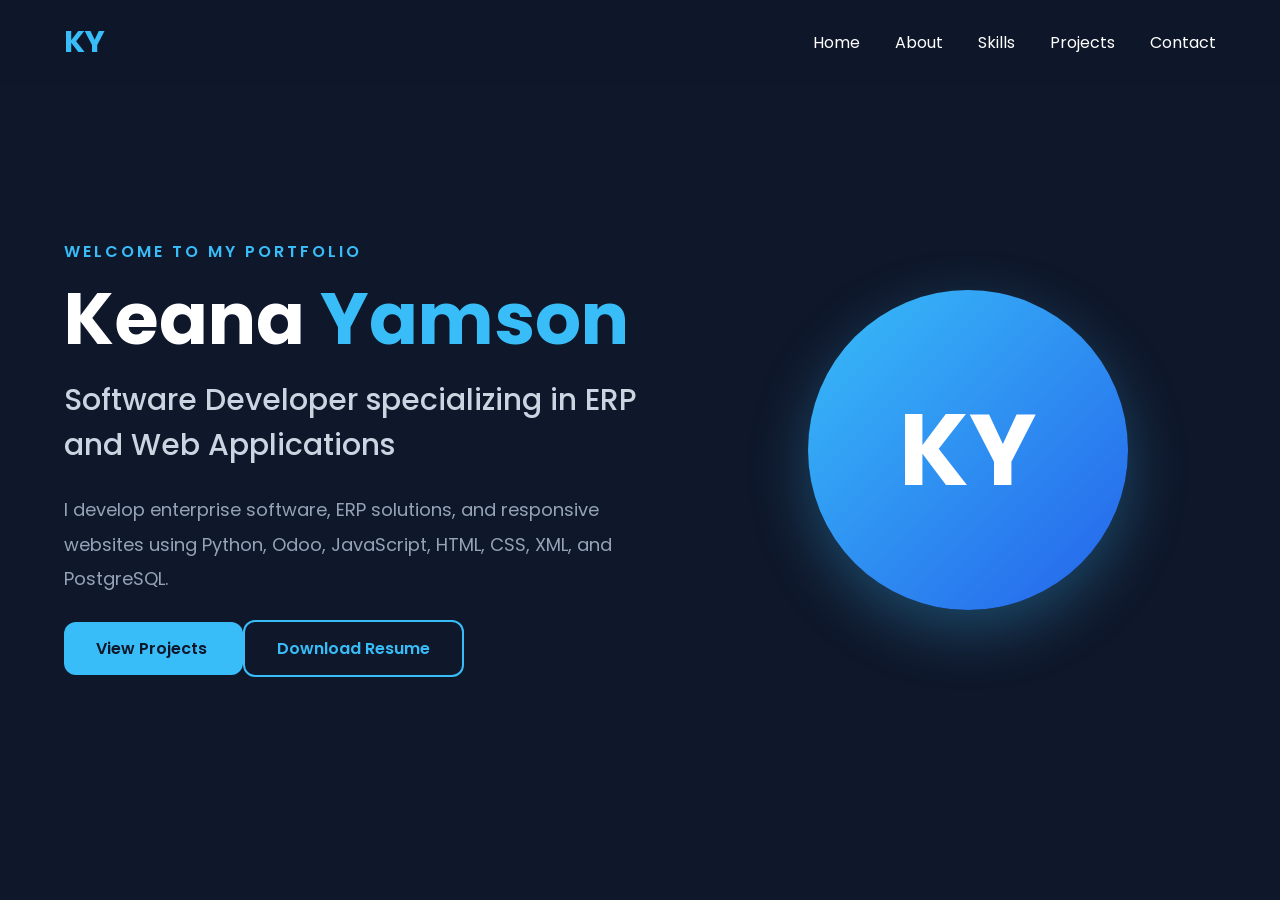
==== index.html @ 3f05b0c3 "Initial portfolio setup with hero section" ====
<!DOCTYPE html>
<html lang="en">
<head>
    <meta charset="UTF-8">
    <meta name="viewport" content="width=device-width, initial-scale=1.0">
    <title>Keana Yamson | Portfolio</title>

    <link rel="stylesheet" href="css/style.css">

    <!-- Google Font -->
    <link rel="preconnect" href="https://fonts.googleapis.com">
    <link rel="preconnect" href="https://fonts.gstatic.com" crossorigin>
    <link href="https://fonts.googleapis.com/css2?family=Poppins:wght@300;400;500;600;700&display=swap" rel="stylesheet">
</head>
<body>

    <header>
        <nav>
            <h2>KY</h2>

            <ul>
                <li><a href="#">Home</a></li>
                <li><a href="#">About</a></li>
                <li><a href="#">Skills</a></li>
                <li><a href="#">Projects</a></li>
                <li><a href="#">Contact</a></li>
            </ul>
        </nav>
    </header>

    <section class="hero">

        <div class="hero-content">

            <div class="hero-text">

                <p class="intro">WELCOME TO MY PORTFOLIO</p>

                <h1>
                    Keana <span>Yamson</span>
                </h1>

                <h2>
                    Software Developer specializing in ERP and Web Applications
                </h2>

                <p class="description">
                    I develop enterprise software, ERP solutions, and responsive
                    websites using Python, Odoo, JavaScript, HTML, CSS, XML,
                    and PostgreSQL.
                </p>

                <div class="buttons">

                    <a href="#projects" class="btn-primary">
                        View Projects
                    </a>

                    <a href="assets/resume.pdf"
                    class="btn-secondary"
                    target="_blank">
                        Download Resume
                    </a>

                </div>

            </div>

            <div class="hero-image">

                <div class="profile-circle">
                    KY
                </div>

            </div>

        </div>

    </section>

<script src="js/script.js"></script>

</body>
</html>
---- css/style.css ----
/* ==========================
   RESET
========================== */

*{
    margin:0;
    padding:0;
    box-sizing:border-box;
}

html{
    scroll-behavior:smooth;
}

body{
    font-family:'Poppins',sans-serif;
    background:#0F172A;
    color:white;
}

/* ==========================
   NAVIGATION
========================== */

header{
    position:fixed;
    width:100%;
    top:0;
    left:0;
    background:rgba(15,23,42,.75);
    backdrop-filter:blur(12px);
    z-index:1000;
}

nav{
    width:90%;
    max-width:1200px;
    margin:auto;

    display:flex;
    justify-content:space-between;
    align-items:center;

    padding:20px 0;
}

nav h2{
    color:#38BDF8;
    font-size:30px;
    font-weight:700;
}

nav ul{
    display:flex;
    gap:35px;
    list-style:none;
}

nav a{
    color:white;
    text-decoration:none;
    transition:.3s;
}

nav a:hover{
    color:#38BDF8;
}

/* ==========================
   HERO
========================== */

.hero{
    min-height:100vh;
    display:flex;
    align-items:center;
    width:90%;
    max-width:1200px;
    margin:auto;
}

.hero-content{
    width:100%;
    display:grid;
    grid-template-columns:1.2fr 1fr;
    align-items:center;
    gap:60px;
}

.intro{
    color:#38BDF8;
    font-weight:600;
    letter-spacing:3px;
    margin-bottom:15px;
}

.hero h1{
    font-size:72px;
    line-height:1.1;
    margin-bottom:20px;
}

.hero h1 span{
    color:#38BDF8;
}

.hero h2{
    font-size:30px;
    color:#CBD5E1;
    margin-bottom:25px;
    font-weight:500;
}

.description{
    font-size:18px;
    line-height:1.9;
    color:#94A3B8;
    margin-bottom:40px;
}

.hero-image{
    display:flex;
    justify-content:center;
    align-items:center;
}

.profile-circle{
    width:320px;
    height:320px;
    border-radius:50%;
    background:linear-gradient(135deg,#38BDF8,#2563EB);
    display:flex;
    justify-content:center;
    align-items:center;
    font-size:100px;
    font-weight:700;
    color:white;
    box-shadow:0 20px 60px rgba(56,189,248,.30);
}

.btn-primary{
    background:#38BDF8;
    color:#0F172A;
}

.btn-secondary{
    border:2px solid #38BDF8;
    color:#38BDF8;
}

.buttons a{
    text-decoration:none;
    padding:15px 32px;
    border-radius:12px;
    font-weight:600;
    transition:.3s;
}

.buttons a:hover{
    transform:translateY(-5px);
}

/* ==========================
   MOBILE
========================== */

@media (max-width:900px){

.hero-content{
    grid-template-columns:1fr;
    text-align:center;
}

.hero-image{
    order:-1;
}

.profile-circle{
    width:220px;
    height:220px;
    font-size:70px;
}

.hero h1{
    font-size:48px;
}

.hero h2{
    font-size:24px;
}

.buttons{
    justify-content:center;
    flex-wrap:wrap;
}

nav{
    flex-direction:column;
    gap:20px;
}

nav ul{
    flex-wrap:wrap;
    justify-content:center;
}

}
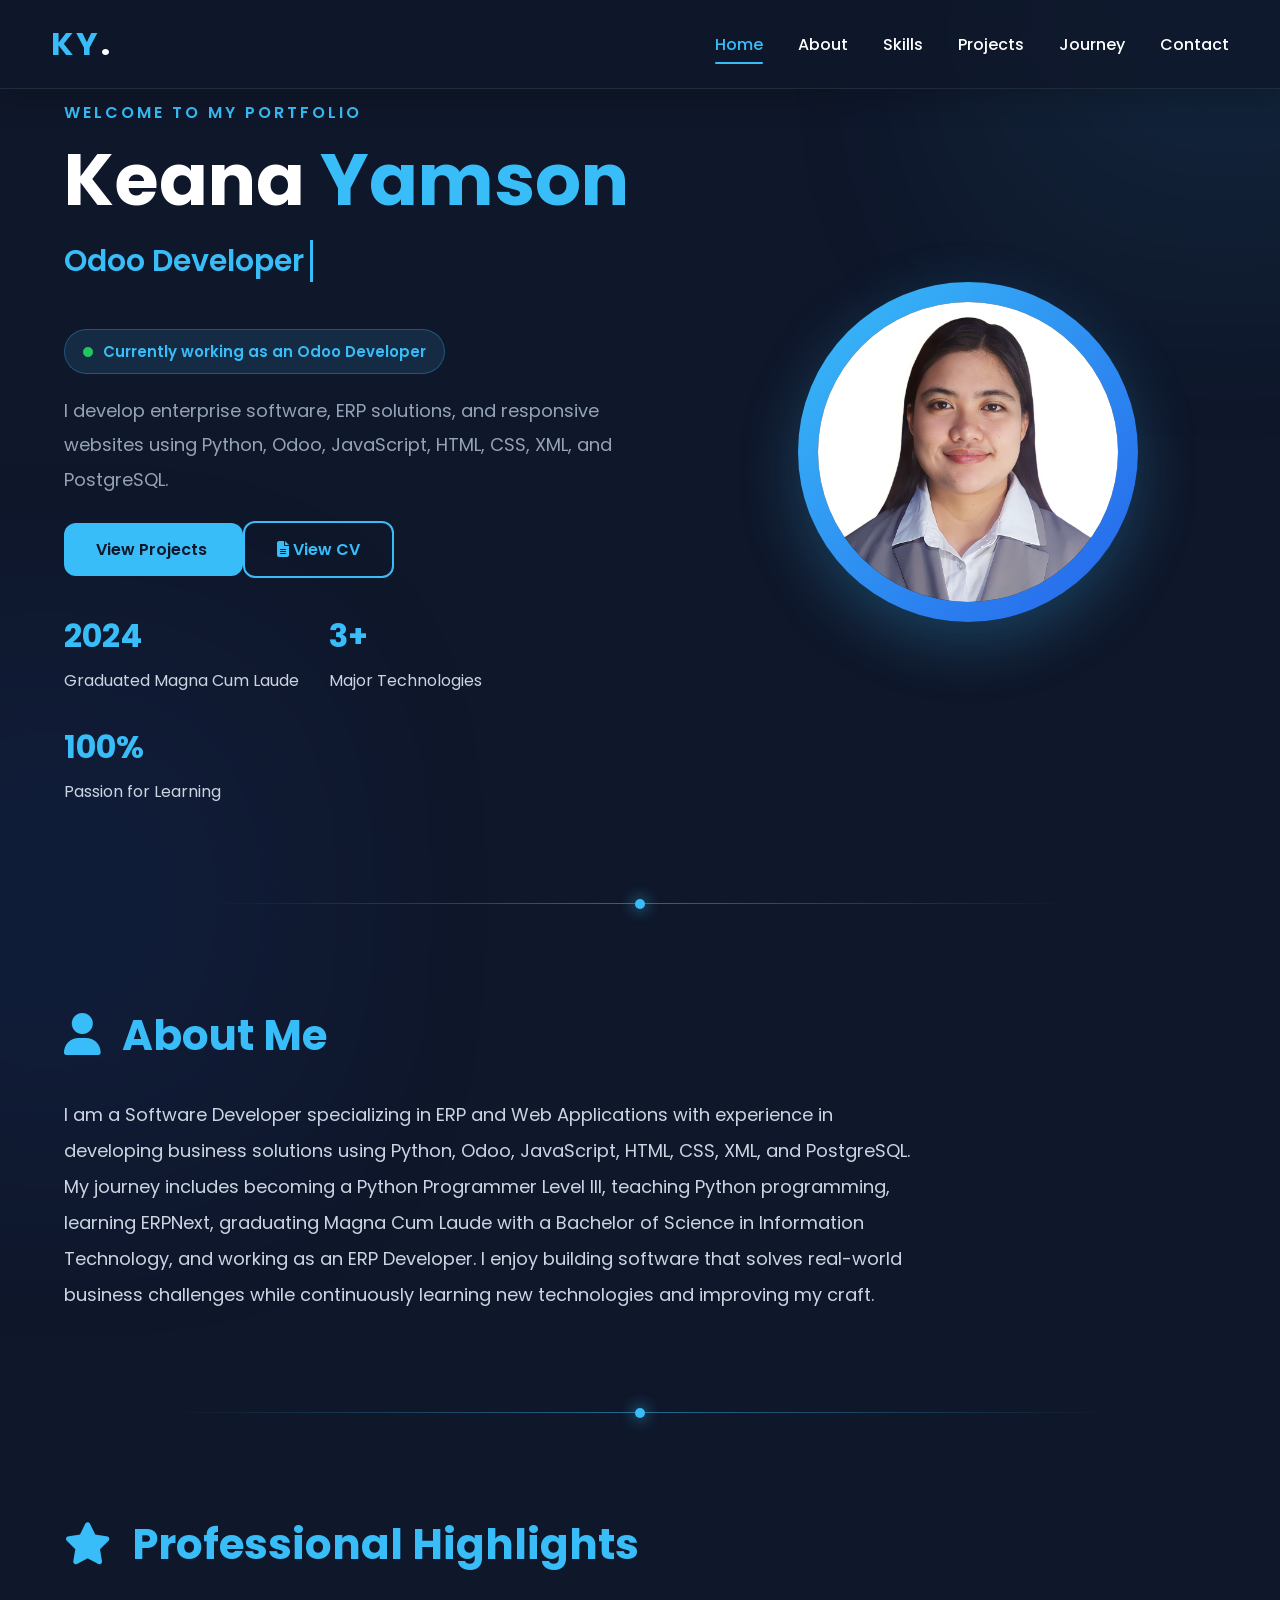
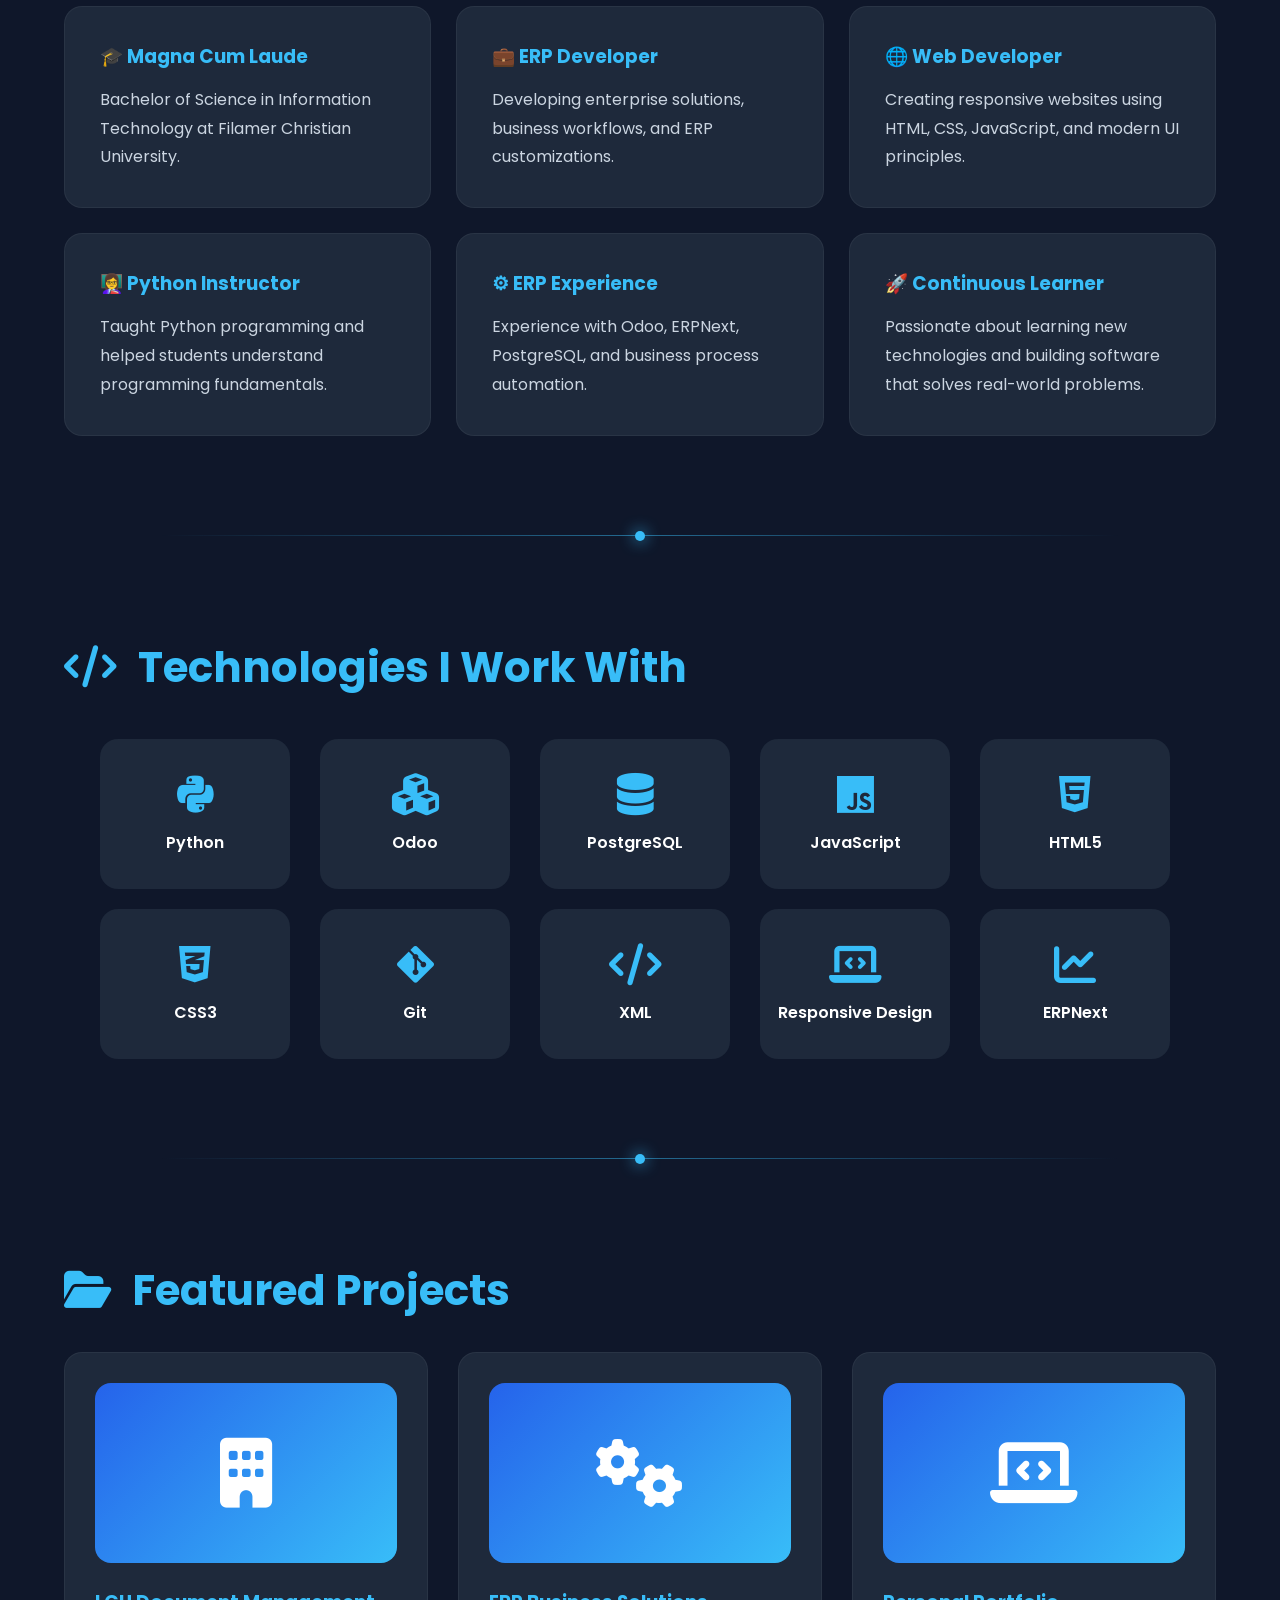
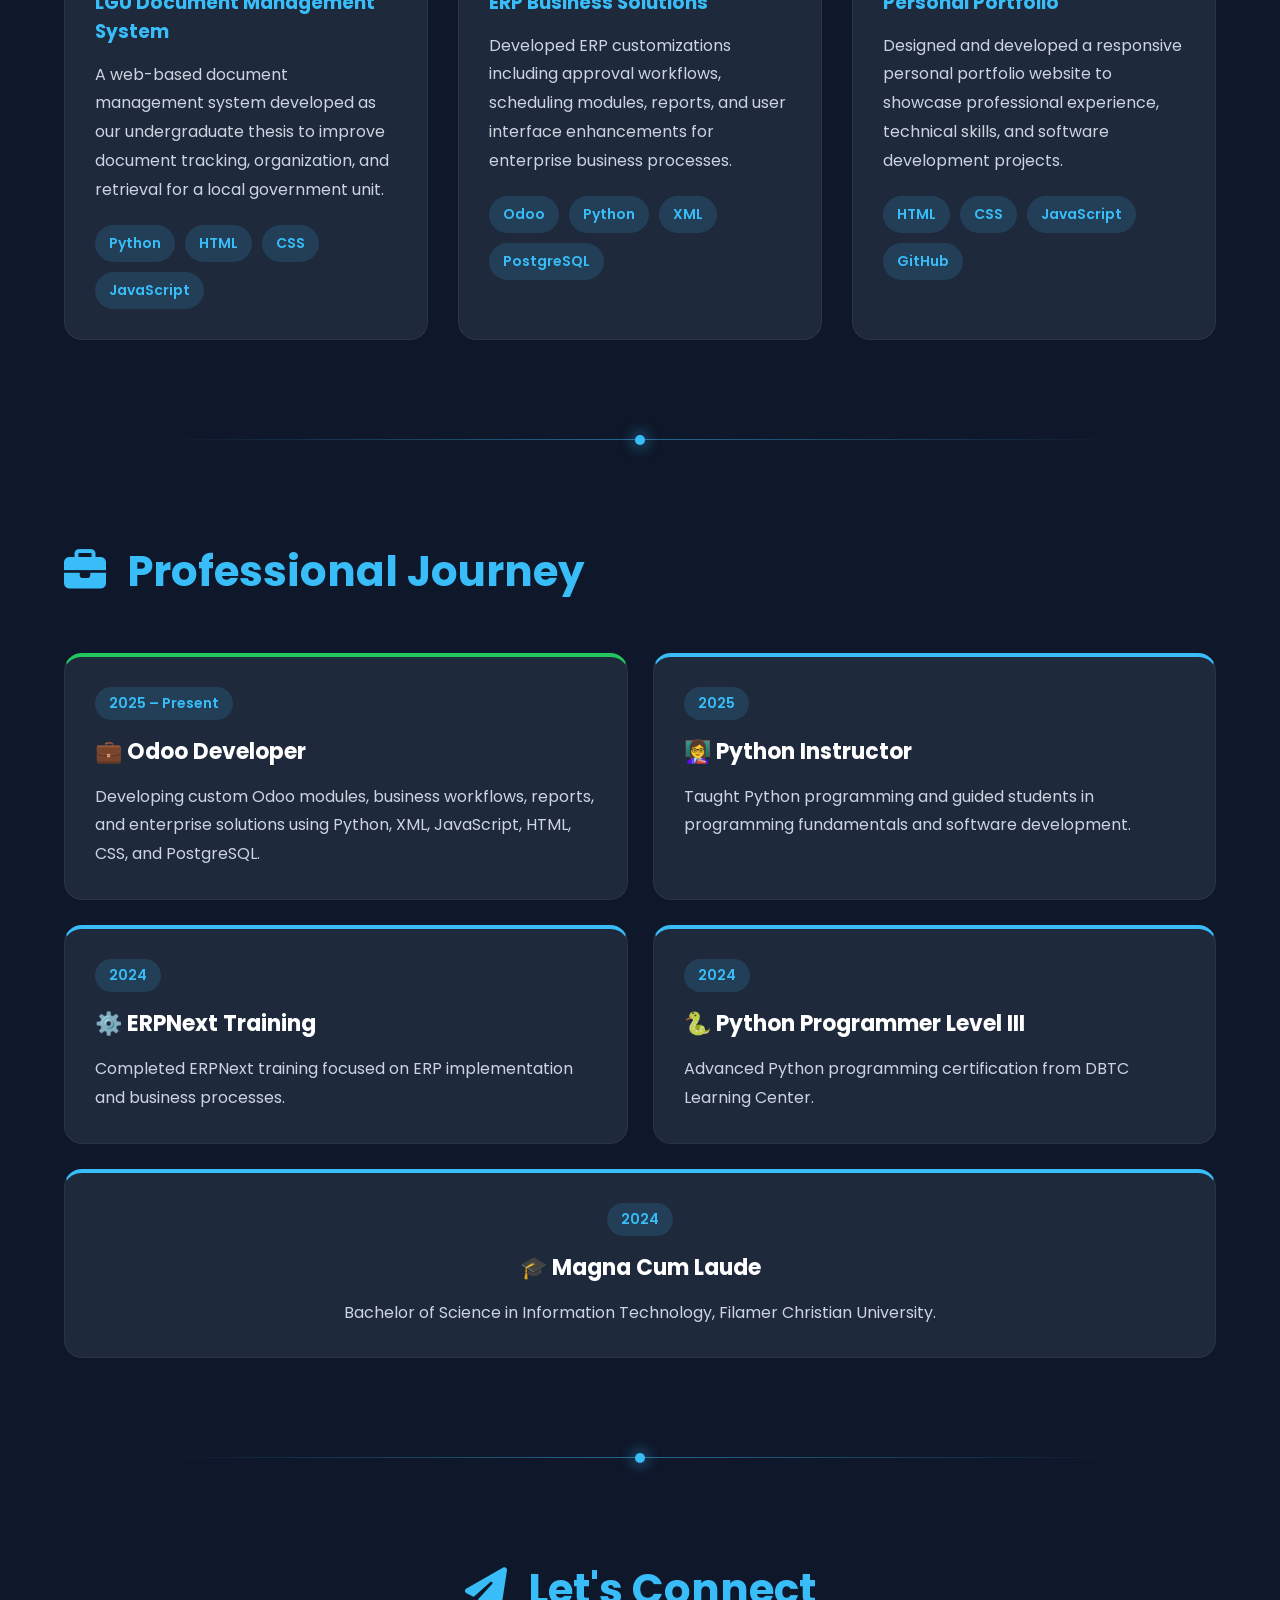
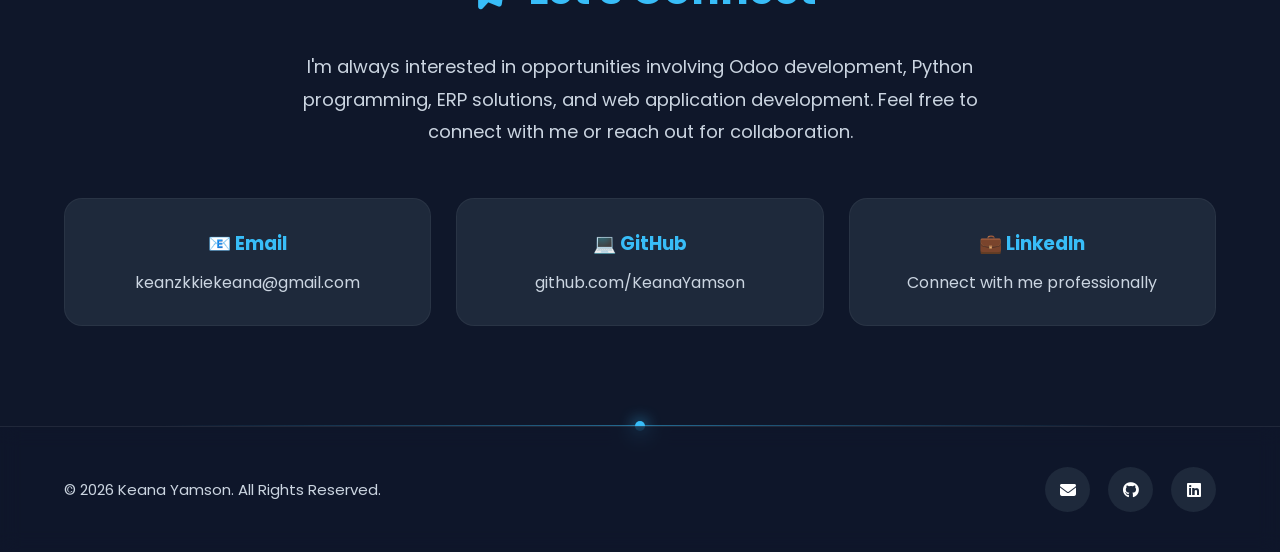
==== commit 51f69983: "Initial portfolio website" ====
--- a/index.html
+++ b/index.html
@@ -1,9 +1,15 @@
 <!DOCTYPE html>
+
 <html lang="en">
 <head>
     <meta charset="UTF-8">
     <meta name="viewport" content="width=device-width, initial-scale=1.0">
     <title>Keana Yamson | Portfolio</title>
+    <meta name="description" content="Portfolio of Keana Yamson, Odoo Developer specializing in ERP solutions, Python development, and web applications.">
+
+    <meta name="keywords" content="Odoo Developer, Python Developer, ERP Developer, Portfolio, HTML, CSS, JavaScript, PostgreSQL">
+
+    <meta name="author" content="Keana Yamson">
 
     <link rel="stylesheet" href="css/style.css">
 
@@ -11,24 +17,31 @@
     <link rel="preconnect" href="https://fonts.googleapis.com">
     <link rel="preconnect" href="https://fonts.gstatic.com" crossorigin>
     <link href="https://fonts.googleapis.com/css2?family=Poppins:wght@300;400;500;600;700&display=swap" rel="stylesheet">
+    <link rel="stylesheet"
+        href="https://cdnjs.cloudflare.com/ajax/libs/font-awesome/6.7.2/css/all.min.css">
 </head>
 <body>
 
+    <div class="scroll-progress"></div>
+
     <header>
         <nav>
-            <h2>KY</h2>
+            <h2 class="logo">
+                KY<span>.</span>
+            </h2>
 
             <ul>
-                <li><a href="#">Home</a></li>
-                <li><a href="#">About</a></li>
-                <li><a href="#">Skills</a></li>
-                <li><a href="#">Projects</a></li>
-                <li><a href="#">Contact</a></li>
+                <li><a href="#home">Home</a></li>
+                <li><a href="#about">About</a></li>
+                <li><a href="#skills">Skills</a></li>
+                <li><a href="#projects">Projects</a></li>
+                <li><a href="#experience">Journey</a></li>
+                <li><a href="#contact">Contact</a></li>
             </ul>
         </nav>
     </header>
 
-    <section class="hero">
+    <section id="home" class="hero">
 
         <div class="hero-content">
 
@@ -41,8 +54,13 @@
                 </h1>
 
                 <h2>
-                    Software Developer specializing in ERP and Web Applications
+                    <span class="typing"></span>
                 </h2>
+
+                <div class="status-badge">
+                    <i class="fas fa-circle"></i>
+                    Currently working as an Odoo Developer
+                </div>
 
                 <p class="description">
                     I develop enterprise software, ERP solutions, and responsive
@@ -56,29 +74,414 @@
                         View Projects
                     </a>
 
-                    <a href="assets/resume.pdf"
+                    <a href="assets/YAMSON_Keana_CV.pdf"
                     class="btn-secondary"
-                    target="_blank">
-                        Download Resume
+                    target="_blank"
+                    rel="noopener">
+                        <i class="fas fa-file-lines"></i>
+                        View CV
                     </a>
 
                 </div>
 
+                <div class="hero-stats">
+
+                    <div class="stat">
+                        <h3>2024</h3>
+                        <p>Graduated Magna Cum Laude</p>
+                    </div>
+
+                    <div class="stat">
+                        <h3>3+</h3>
+                        <p>Major Technologies</p>
+                    </div>
+
+                    <div class="stat">
+                        <h3>100%</h3>
+                        <p>Passion for Learning</p>
+                    </div>
+
+                </div>
+
             </div>
 
             <div class="hero-image">
-
                 <div class="profile-circle">
-                    KY
-                </div>
-
-            </div>
-
-        </div>
-
-    </section>
-
+                    <div class="profile-placeholder">
+                        <img src="images/profile.jpg" alt="Keana Yamson">
+                    </div>
+                </div>
+            </div>
+
+        </div>
+
+    </section>
+
+    <section id="about" class="about">
+
+        <div class="container">
+
+            <h2 class="section-title">
+                <i class="fas fa-user"></i> About Me
+            </h2>
+
+            <p class="about-text">
+                I am a Software Developer specializing in ERP and Web Applications
+                with experience in developing business solutions using Python,
+                Odoo, JavaScript, HTML, CSS, XML, and PostgreSQL.
+
+                My journey includes becoming a Python Programmer Level III,
+                teaching Python programming, learning ERPNext, graduating
+                Magna Cum Laude with a Bachelor of Science in Information Technology,
+                and working as an ERP Developer. I enjoy building software that
+                solves real-world business challenges while continuously learning
+                new technologies and improving my craft.
+            </p>
+
+        </div>
+
+    </section>
+
+    <section id="highlights" class="highlights">
+
+        <div class="container">
+
+            <h2 class="section-title">
+                <i class="fas fa-star"></i> Professional Highlights
+            </h2>
+            <div class="highlight-grid">
+
+                <div class="card">
+                    <h3>🎓 Magna Cum Laude</h3>
+                    <p>
+                        Bachelor of Science in Information Technology
+                        at Filamer Christian University.
+                    </p>
+                </div>
+
+                <div class="card">
+                    <h3>💼 ERP Developer</h3>
+                    <p>
+                        Developing enterprise solutions,
+                        business workflows, and ERP customizations.
+                    </p>
+                </div>
+
+                <div class="card">
+                    <h3>🌐 Web Developer</h3>
+                    <p>
+                        Creating responsive websites using
+                        HTML, CSS, JavaScript, and modern UI principles.
+                    </p>
+                </div>
+
+                <div class="card">
+                    <h3>👩‍🏫 Python Instructor</h3>
+                    <p>
+                        Taught Python programming and helped students
+                        understand programming fundamentals.
+                    </p>
+                </div>
+
+                <div class="card">
+                    <h3>⚙ ERP Experience</h3>
+                    <p>
+                        Experience with Odoo, ERPNext,
+                        PostgreSQL, and business process automation.
+                    </p>
+                </div>
+
+                <div class="card">
+                    <h3>🚀 Continuous Learner</h3>
+                    <p>
+                        Passionate about learning new technologies
+                        and building software that solves real-world problems.
+                    </p>
+                </div>
+
+            </div>
+
+        </div>
+
+    </section>
+
+    <section id="skills" class="skills">
+
+        <div class="container">
+
+            <h2 class="section-title">
+                <i class="fas fa-code"></i> Technologies I Work With
+            </h2>
+
+            <div class="skills-grid">
+
+                <div class="skill-card">
+                    <i class="fab fa-python"></i>
+                    <span>Python</span>
+                </div>
+
+                <div class="skill-card">
+                    <i class="fas fa-cubes"></i>
+                    <span>Odoo</span>
+                </div>
+
+                <div class="skill-card">
+                    <i class="fas fa-database"></i>
+                    <span>PostgreSQL</span>
+                </div>
+
+                <div class="skill-card">
+                    <i class="fab fa-js"></i>
+                    <span>JavaScript</span>
+                </div>
+
+                <div class="skill-card">
+                    <i class="fab fa-html5"></i>
+                    <span>HTML5</span>
+                </div>
+
+                <div class="skill-card">
+                    <i class="fab fa-css3-alt"></i>
+                    <span>CSS3</span>
+                </div>
+
+                <div class="skill-card">
+                    <i class="fab fa-git-alt"></i>
+                    <span>Git</span>
+                </div>
+
+                <div class="skill-card">
+                    <i class="fas fa-code"></i>
+                    <span>XML</span>
+                </div>
+
+                <div class="skill-card">
+                    <i class="fas fa-laptop-code"></i>
+                    <span>Responsive Design</span>
+                </div>
+
+                <div class="skill-card">
+                    <i class="fas fa-chart-line"></i>
+                    <span>ERPNext</span>
+                </div>
+
+            </div>
+
+        </div>
+
+    </section>
+
+    <section id="projects" class="projects">
+
+        <div class="container">
+
+            <h2 class="section-title">
+                <i class="fas fa-folder-open"></i> Featured Projects
+            </h2>
+
+            <div class="project-grid">
+
+                <div class="project-card">
+
+                    <div class="project-image">
+                        <i class="fas fa-building"></i>
+                        <!-- <img src="images/project1.png" alt="LGU Document Management System"> -->
+                    </div>
+                    <h3>LGU Document Management System</h3>
+
+                    <p>
+                        A web-based document management system developed as our undergraduate thesis to improve document tracking, organization, and retrieval for a local government unit.
+                    </p>
+
+                    <div class="project-tags">
+                        <span>Python</span>
+                        <span>HTML</span>
+                        <span>CSS</span>
+                        <span>JavaScript</span>
+                    </div>
+
+                </div>
+
+                <div class="project-card">
+                    <div class="project-image">
+                        <i class="fas fa-gears"></i>
+                        <!-- <img src="images/project1.png" alt="LGU Document Management System"> -->
+                    </div>
+                    <h3>ERP Business Solutions</h3>
+
+
+                    <p>
+                        Developed ERP customizations including approval workflows, scheduling modules, reports, and user interface enhancements for enterprise business processes.
+                    </p>
+
+                    <div class="project-tags">
+                        <span>Odoo</span>
+                        <span>Python</span>
+                        <span>XML</span>
+                        <span>PostgreSQL</span>
+                    </div>
+                </div>
+
+                <div class="project-card">
+                    <div class="project-image">
+                        <i class="fas fa-laptop-code"></i>
+                        <!-- <img src="images/project1.png" alt="LGU Document Management System"> -->
+                    </div>
+                    <h3>Personal Portfolio</h3>
+
+                    <p>
+                        Designed and developed a responsive personal portfolio website to showcase professional experience, technical skills, and software development projects.
+                    </p>
+
+                    <div class="project-tags">
+                        <span>HTML</span>
+                        <span>CSS</span>
+                        <span>JavaScript</span>
+                        <span>GitHub</span>
+                    </div>
+                </div>
+
+            </div>
+
+        </div>
+
+    </section>
+
+    <section id="experience" class="experience">
+
+        <div class="container">
+
+            <h2 class="section-title">
+                <i class="fas fa-briefcase"></i> Professional Journey
+            </h2>
+
+            <div class="journey-grid">
+
+                <div class="journey-card featured">
+                    <div class="year">2025 – Present</div>
+                    <h3>💼 Odoo Developer</h3>
+                    <p>
+                        Developing custom Odoo modules, business workflows,
+                        reports, and enterprise solutions using Python,
+                        XML, JavaScript, HTML, CSS, and PostgreSQL.
+                    </p>
+                </div>
+
+                <div class="journey-card">
+                    <div class="year">2025</div>
+                    <h3>👩‍🏫 Python Instructor</h3>
+                    <p>
+                        Taught Python programming and guided students in
+                        programming fundamentals and software development.
+                    </p>
+                </div>
+
+                <div class="journey-card">
+                    <div class="year">2024</div>
+                    <h3>⚙️ ERPNext Training</h3>
+                    <p>
+                        Completed ERPNext training focused on ERP implementation
+                        and business processes.
+                    </p>
+                </div>
+
+                <div class="journey-card">
+                    <div class="year">2024</div>
+                    <h3>🐍 Python Programmer Level III</h3>
+                    <p>
+                        Advanced Python programming certification from
+                        DBTC Learning Center.
+                    </p>
+                </div>
+
+                <div class="journey-card featured-bottom">
+                    <div class="year">2024</div>
+                    <h3>🎓 Magna Cum Laude</h3>
+                    <p>
+                        Bachelor of Science in Information Technology,
+                        Filamer Christian University.
+                    </p>
+                </div>
+
+            </div>
+
+        </div>
+
+    </section>
+
+    <section id="contact" class="contact">
+
+        <div class="container">
+
+            <h2 class="section-title">
+                <i class="fas fa-paper-plane"></i> Let's Connect
+            </h2>
+
+            <p class="contact-text">
+                I'm always interested in opportunities involving Odoo development,
+                Python programming, ERP solutions, and web application development.
+                Feel free to connect with me or reach out for collaboration.
+            </p>
+
+            <div class="contact-grid">
+
+                <a href="mailto:keanzkkiekeana@gmail.com" class="contact-card">
+                    <h3>📧 Email</h3>
+                    <p>keanzkkiekeana@gmail.com</p>
+                </a>
+
+                <a href="https://github.com/KeanaYamson" target="_blank" class="contact-card">
+                    <h3>💻 GitHub</h3>
+                    <p>github.com/KeanaYamson</p>
+                </a>
+
+                <a href="https://www.linkedin.com/in/keana-yamson-5453303b1"
+                    target="_blank"
+                    rel="noopener noreferrer"
+                    class="contact-card">
+                    <h3>💼 LinkedIn</h3>
+                    <p>Connect with me professionally</p>
+                </a>
+
+            </div>
+
+        </div>
+
+    </section>
+
+
+    <button id="topBtn">
+        <i class="fas fa-arrow-up"></i>
+    </button>
+
+    <footer>
+
+        <div class="container">
+
+            <p>© 2026 Keana Yamson. All Rights Reserved.</p>
+
+            <div class="footer-links">
+
+                <a href="mailto:keanzkkiekeana@gmail.com">
+                    <i class="fas fa-envelope"></i>
+                </a>
+
+                <a href="https://github.com/KeanaYamson" target="_blank">
+                    <i class="fab fa-github"></i>
+                </a>
+
+                <a href="https://www.linkedin.com/in/keana-yamson-5453303b1"
+                target="_blank">
+                    <i class="fab fa-linkedin"></i>
+                </a>
+
+            </div>
+
+        </div>
+
+    </footer>
 <script src="js/script.js"></script>
 
 </body>
+
 </html>
--- a/css/style.css
+++ b/css/style.css
@@ -8,14 +8,31 @@
     box-sizing:border-box;
 }
 
+/* ==========================
+   VARIABLES
+========================== */
+
+:root{
+    --primary:#38BDF8;
+    --background:#0F172A;
+    --surface:#1E293B;
+    --text:#FFFFFF;
+    --text-secondary:#CBD5E1;
+
+    --border-radius:18px;
+    --shadow:0 15px 40px rgba(56,189,248,.15);
+    --transition:0.3s ease;
+    --max-width:1200px;
+}
+
 html{
     scroll-behavior:smooth;
 }
 
 body{
     font-family:'Poppins',sans-serif;
-    background:#0F172A;
-    color:white;
+    background:var(--background);
+    color:var(--text);
 }
 
 /* ==========================
@@ -27,14 +44,23 @@
     width:100%;
     top:0;
     left:0;
+
     background:rgba(15,23,42,.75);
-    backdrop-filter:blur(12px);
+    backdrop-filter:blur(15px);
+    -webkit-backdrop-filter:blur(15px);
+
+    border-bottom:1px solid rgba(255,255,255,.08);
+
+    box-shadow:0 10px 30px rgba(0,0,0,.18);
+
     z-index:1000;
+
+    transition:all .3s ease;
 }
 
 nav{
-    width:90%;
-    max-width:1200px;
+    width:92%;
+    max-width:var(--max-width);
     margin:auto;
 
     display:flex;
@@ -44,10 +70,24 @@
     padding:20px 0;
 }
 
-nav h2{
-    color:#38BDF8;
-    font-size:30px;
+.logo{
+    color:var(--primary);
+    font-size:32px;
     font-weight:700;
+    letter-spacing:3px;
+
+    cursor:pointer;
+
+    transition:.3s;
+}
+
+.logo:hover{
+    transform:scale(1.08);
+    text-shadow:0 0 18px rgba(56,189,248,.6);
+}
+
+.logo span{
+    color:white;
 }
 
 nav ul{
@@ -57,13 +97,42 @@
 }
 
 nav a{
-    color:white;
+    position:relative;
+    color:var(--text);
     text-decoration:none;
-    transition:.3s;
+    font-weight:500;
+    transition:var(--transition);
+}
+
+nav a::after{
+    content:"";
+    position:absolute;
+    left:0;
+    bottom:-8px;
+
+    width:0;
+    height:2px;
+
+    background:var(--primary);
+    border-radius:10px;
+
+    transition:width .3s ease;
 }
 
 nav a:hover{
-    color:#38BDF8;
+    color:var(--primary);
+}
+
+nav a:hover::after{
+    width:100%;
+}
+
+nav a.active{
+    color:var(--primary);
+}
+
+nav a.active::after{
+    width:100%;
 }
 
 /* ==========================
@@ -72,10 +141,12 @@
 
 .hero{
     min-height:100vh;
+    opacity:1;
+    transform:none;
     display:flex;
     align-items:center;
     width:90%;
-    max-width:1200px;
+    max-width:var(--max-width);
     margin:auto;
 }
 
@@ -106,9 +177,24 @@
 
 .hero h2{
     font-size:30px;
-    color:#CBD5E1;
+    color:var(--text-secondary);
     margin-bottom:25px;
     font-weight:500;
+    min-height:40px;
+}
+
+.typing{
+    color:var(--primary);
+    border-right:3px solid var(--primary);
+    padding-right:6px;
+    animation:blink .8s infinite;
+    font-weight:600;
+}
+
+@keyframes blink{
+    50%{
+        border-color:transparent;
+    }
 }
 
 .description{
@@ -125,27 +211,52 @@
 }
 
 .profile-circle{
-    width:320px;
-    height:320px;
+    width:340px;
+    height:340px;
     border-radius:50%;
-    background:linear-gradient(135deg,#38BDF8,#2563EB);
+    background:linear-gradient(135deg,var(--primary),#2563EB);
+
     display:flex;
     justify-content:center;
     align-items:center;
-    font-size:100px;
+
+    box-shadow:0 20px 60px rgba(56,189,248,.25);
+
+    animation:float 4s ease-in-out infinite;
+}
+
+.profile-placeholder{
+    width:300px;
+    height:300px;
+
+    border-radius:50%;
+
+    background:var(--background);
+
+    display:flex;
+    justify-content:center;
+    align-items:center;
+
+    font-size:90px;
     font-weight:700;
-    color:white;
-    box-shadow:0 20px 60px rgba(56,189,248,.30);
+    color:var(--primary);
+}
+
+.profile-placeholder img{
+    width:100%;
+    height:100%;
+    object-fit:cover;
+    border-radius:50%;
 }
 
 .btn-primary{
-    background:#38BDF8;
-    color:#0F172A;
+    background:var(--primary);
+    color:var(--background);
 }
 
 .btn-secondary{
-    border:2px solid #38BDF8;
-    color:#38BDF8;
+    border:2px solid var(--primary);
+    color:var(--primary);
 }
 
 .buttons a{
@@ -153,11 +264,479 @@
     padding:15px 32px;
     border-radius:12px;
     font-weight:600;
-    transition:.3s;
+    transition:var(--transition);
 }
 
 .buttons a:hover{
     transform:translateY(-5px);
+}
+
+/* ==========================
+   CONTACT
+========================== */
+
+.contact{
+    text-align:center;
+}
+
+.contact-text{
+    max-width:700px;
+    margin:0 auto 50px;
+    color:var(--text-secondary);
+    line-height:1.8;
+    font-size:18px;
+}
+
+.contact-grid{
+    display:grid;
+    grid-template-columns:repeat(auto-fit,minmax(260px,1fr));
+    gap:25px;
+}
+
+.contact-card{
+    background:var(--surface);
+    padding:30px;
+    border-radius:var(--border-radius);
+    text-decoration:none;
+    color:inherit;
+    transition:var(--transition);
+}
+
+.contact-card:hover{
+    transform:translateY(-10px);
+    box-shadow:var(--shadow);
+}
+
+.contact-card h3{
+    color:var(--primary);
+    margin-bottom:12px;
+}
+
+.contact-card p{
+    color:var(--text-secondary);
+}
+
+.card,
+.project-card,
+.journey-card,
+.contact-card{
+    border:1px solid rgba(255,255,255,.05);
+}
+
+.card:hover,
+.project-card:hover,
+.journey-card:hover,
+.contact-card:hover{
+    border-color:rgba(56,189,248,.35);
+}
+
+/* ==========================
+   GENERAL SECTIONS
+========================== */
+
+section{
+    padding:100px 0;
+    opacity:0;
+    transform:translateY(50px);
+    transition:all .8s ease;
+}
+
+.container{
+    width:90%;
+    max-width:var(--max-width);
+    margin:auto;
+}
+
+.section-title{
+    font-size:42px;
+    margin-bottom:30px;
+    color:#38BDF8;
+}
+
+.section-title i{
+    margin-right:12px;
+    color:var(--primary);
+}
+
+.about-text{
+    max-width:850px;
+    color:var(--text-secondary);
+    font-size:18px;
+    line-height:2;
+}
+
+/* ==========================
+   PREMIUM SECTION DIVIDER
+========================== */
+
+section{
+    position:relative;
+}
+
+section:not(:last-child)::after{
+    content:"";
+    position:absolute;
+    bottom:0;
+    left:50%;
+
+    transform:translateX(-50%);
+
+    width:75%;
+    height:1px;
+
+    background:linear-gradient(
+        to right,
+        transparent,
+        rgba(56,189,248,.5),
+        transparent
+    );
+}
+
+section:not(:last-child)::before{
+    content:"";
+    position:absolute;
+    bottom:-5px;
+    left:50%;
+
+    transform:translateX(-50%);
+
+    width:10px;
+    height:10px;
+
+    background:var(--primary);
+    border-radius:50%;
+
+    box-shadow:0 0 15px var(--primary);
+}
+
+/* ==========================
+   HIGHLIGHTS
+========================== */
+
+.highlight-grid{
+
+    display:grid;
+    grid-template-columns:repeat(auto-fit,minmax(300px,1fr));
+    gap:25px;
+}
+
+.card{
+
+    background:var(--surface);
+    padding:35px;
+    border-radius:var(--border-radius);
+
+    transition:.35s;
+}
+
+.card:hover{
+
+    transform:translateY(-10px);
+
+    box-shadow:var(--shadow);
+}
+
+.card h3{
+
+    color:#38BDF8;
+
+    margin-bottom:15px;
+}
+
+.card p{
+
+    color:var(--text-secondary);
+
+    line-height:1.8;
+}
+
+/* ==========================
+   SKILLS
+========================== */
+
+.skills-grid{
+    display:grid;
+    grid-template-columns:repeat(auto-fit,minmax(180px,200px));
+    justify-content:center;
+    gap:20px;
+    margin-top:40px;
+}
+
+.skill-card{
+
+    display:flex;
+    flex-direction:column;
+
+    justify-content:center;
+    align-items:center;
+
+    text-align:center;
+
+    gap:15px;
+
+    width:190px;
+    height:150px;
+
+    background:var(--surface);
+
+    border-radius:18px;
+
+    border:2px solid transparent;
+
+    transition:var(--transition);
+
+    cursor:default;
+}
+
+.skill-card i{
+    font-size:42px;
+    color:var(--primary);
+    transition:var(--transition);
+}
+
+.skill-card span{
+    font-weight:600;
+}
+
+.skill-card:hover{
+    transform:translateY(-8px);
+    border-color:var(--primary);
+    box-shadow:var(--shadow);
+}
+
+.skill-card:hover i{
+    transform:scale(1.15) rotate(8deg);
+}
+
+/* ==========================
+   PROJECTS
+========================== */
+
+.project-grid{
+    display:grid;
+    grid-template-columns:repeat(auto-fit,minmax(320px,1fr));
+    gap:30px;
+}
+
+.project-card{
+    background:var(--surface);
+    padding:30px;
+    border-radius:var(--border-radius);
+    transition:var(--transition);
+}
+
+.project-image{
+    height:180px;
+    background:linear-gradient(135deg,#2563EB,var(--primary));
+    border-radius:16px;
+    display:flex;
+    justify-content:center;
+    align-items:center;
+    margin-bottom:25px;
+}
+
+.project-image i{
+    font-size:70px;
+    color:white;
+}
+
+/* .project-image{
+    height:220px;
+    border-radius:16px;
+    overflow:hidden;
+    margin-bottom:25px;
+}
+
+.project-image img{
+    width:100%;
+    height:100%;
+    object-fit:cover;
+    transition:0.4s;
+}
+
+.project-card:hover .project-image img{
+    transform:scale(1.05);
+} */
+
+.project-card:hover{
+    transform:translateY(-10px);
+    box-shadow:var(--shadow);
+}
+
+.project-card h3{
+    color:var(--primary);
+    margin-bottom:15px;
+}
+
+.project-card p{
+    color:var(--text-secondary);
+    line-height:1.8;
+    margin-bottom:20px;
+}
+
+.project-tags{
+    display:flex;
+    flex-wrap:wrap;
+    gap:10px;
+}
+
+.project-tags span{
+    padding:8px 14px;
+    border-radius:20px;
+    background:rgba(56,189,248,.15);
+    color:var(--primary);
+    font-size:14px;
+    font-weight:600;
+    transition:.3s;
+}
+
+.project-tags span:hover{
+    background:var(--primary);
+    color:#fff;
+    transform:translateY(-3px);
+}
+
+.project-links{
+    margin-top:25px;
+}
+
+.project-btn{
+    display:inline-flex;
+    align-items:center;
+    gap:10px;
+
+    padding:12px 20px;
+
+    background:var(--primary);
+    color:var(--background);
+
+    text-decoration:none;
+    font-weight:600;
+
+    border-radius:12px;
+
+    transition:var(--transition);
+}
+
+.project-btn:hover{
+    transform:translateY(-3px);
+    box-shadow:var(--shadow);
+}
+
+/* ==========================
+   PROFESSIONAL JOURNEY
+========================== */
+
+.journey-grid{
+    display:grid;
+    grid-template-columns:repeat(2,1fr);
+    gap:25px;
+    margin-top:50px;
+}
+
+.journey-card{
+    background:var(--surface);
+    padding:30px;
+    border-radius:18px;
+    border-top:4px solid var(--primary);
+    transition:var(--transition);
+}
+
+.journey-card:hover{
+    transform:translateY(-8px);
+    box-shadow:var(--shadow);
+}
+
+.year{
+    display:inline-block;
+    padding:6px 14px;
+    border-radius:30px;
+    background:rgba(56,189,248,.15);
+    color:var(--primary);
+    font-size:14px;
+    font-weight:600;
+    margin-bottom:15px;
+}
+
+.journey-card h3{
+    margin-bottom:15px;
+    font-size:22px;
+}
+
+.journey-card p{
+    color:var(--text-secondary);
+    line-height:1.8;
+}
+
+.featured{
+    border-top:4px solid #22C55E;
+}
+
+.featured-bottom{
+    grid-column:1 / 3;
+    text-align:center;
+}
+
+/* ==========================
+   ANIMATIONS
+========================== */
+
+@keyframes float{
+    0%{
+        transform:translateY(0);
+    }
+
+    50%{
+        transform:translateY(-12px);
+    }
+
+    100%{
+        transform:translateY(0);
+    }
+}
+
+/* ==========================
+   BACK TO TOP BUTTON
+========================== */
+
+#topBtn{
+    position:fixed;
+    bottom:30px;
+    right:30px;
+
+    width:55px;
+    height:55px;
+
+    border:none;
+    border-radius:50%;
+
+    background:var(--primary);
+    color:var(--background);
+
+    font-size:20px;
+    cursor:pointer;
+
+    display:flex;
+    justify-content:center;
+    align-items:center;
+
+    box-shadow:var(--shadow);
+
+    opacity:0;
+    visibility:hidden;
+
+    transition:all .3s ease;
+
+    z-index:999;
+}
+
+#topBtn.show{
+    opacity:1;
+    visibility:visible;
+}
+
+#topBtn:hover{
+    transform:translateY(-5px) scale(1.05);
 }
 
 /* ==========================
@@ -190,8 +769,25 @@
 }
 
 .buttons{
+    display:flex;
+    gap:30px;
+    align-items:center;
+    flex-wrap:wrap;
+    margin-top:30px;
+}
+
+.buttons a{
+    display:inline-flex;
+    align-items:center;
     justify-content:center;
-    flex-wrap:wrap;
+
+    text-decoration:none;
+    padding:15px 32px;
+
+    border-radius:12px;
+    font-weight:600;
+
+    transition:var(--transition);
 }
 
 nav{
@@ -204,4 +800,167 @@
     justify-content:center;
 }
 
-}+footer .container{
+    flex-direction:column;
+    text-align:center;
+}
+}
+
+/* ==========================
+   BACKGROUND GLOW
+========================== */
+
+body::before{
+    content:"";
+    position:fixed;
+    top:-250px;
+    right:-200px;
+    width:500px;
+    height:500px;
+    background:#38BDF8;
+    opacity:.08;
+    filter:blur(120px);
+    z-index:-1;
+}
+
+body::after{
+    content:"";
+    position:fixed;
+    bottom:-250px;
+    left:-200px;
+    width:500px;
+    height:500px;
+    background:#2563EB;
+    opacity:.08;
+    filter:blur(120px);
+    z-index:-1;
+}
+
+/* ==========================
+   SCROLL ANIMATIONS
+========================== */
+
+section.show{
+    opacity:1;
+    transform:translateY(0);
+}
+
+/* ==========================
+   STATUS BADGE
+========================== */
+
+.status-badge{
+    display:inline-flex;
+    align-items:center;
+    gap:10px;
+
+    padding:10px 18px;
+    margin:20px 0;
+
+    background:rgba(56,189,248,.12);
+    color:var(--primary);
+
+    border:1px solid rgba(56,189,248,.3);
+    border-radius:30px;
+
+    font-size:15px;
+    font-weight:600;
+}
+
+.status-badge i{
+    color:#22C55E;
+    font-size:10px;
+}
+
+/* ==========================
+   HERO STATS
+========================== */
+
+.hero-stats{
+    display:flex;
+    gap:30px;
+    margin-top:50px;
+    flex-wrap:wrap;
+}
+
+.stat h3{
+    color:var(--primary);
+    font-size:32px;
+    margin-bottom:8px;
+}
+
+.stat p{
+    color:var(--text-secondary);
+}
+
+/* ==========================
+   FOOTER
+========================== */
+
+footer{
+    padding:40px 0;
+    border-top:1px solid rgba(255,255,255,.08);
+    background:rgba(15,23,42,.55);
+    backdrop-filter:blur(10px);
+}
+
+footer .container{
+    display:flex;
+    justify-content:space-between;
+    align-items:center;
+    flex-wrap:wrap;
+    gap:20px;
+}
+
+footer p{
+    color:var(--text-secondary);
+    font-size:15px;
+}
+
+.footer-links{
+    display:flex;
+    gap:18px;
+}
+
+.footer-links a{
+    width:45px;
+    height:45px;
+
+    display:flex;
+    justify-content:center;
+    align-items:center;
+
+    text-decoration:none;
+
+    color:var(--text);
+    background:var(--surface);
+
+    border-radius:50%;
+
+    transition:var(--transition);
+}
+
+.footer-links a:hover{
+    background:var(--primary);
+    color:var(--background);
+    transform:translateY(-5px);
+    box-shadow:var(--shadow);
+}
+
+/* ==========================
+   SCROLL PROGRESS BAR
+========================== */
+
+.scroll-progress{
+    position:fixed;
+    top:0;
+    left:0;
+
+    width:0%;
+    height:4px;
+
+    background:linear-gradient(to right,#38BDF8,#2563EB);
+
+    z-index:9999;
+}
+
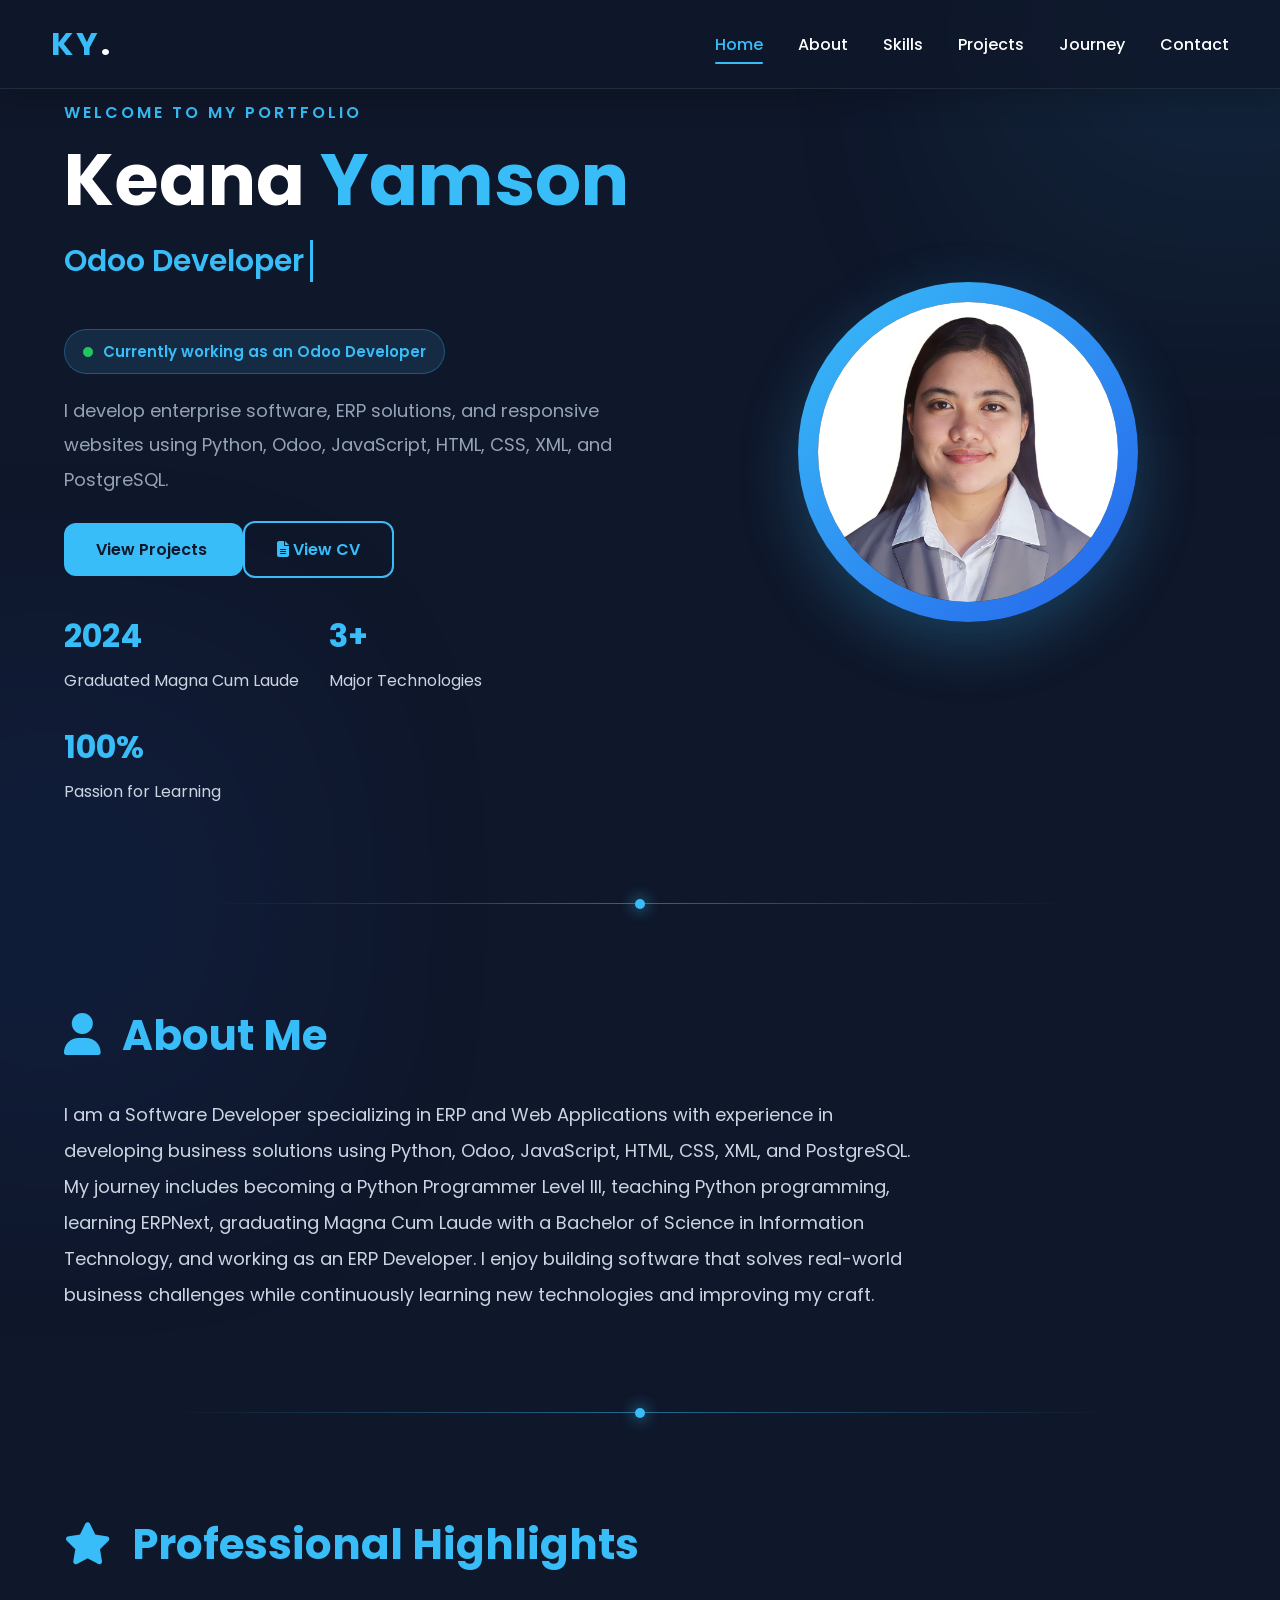
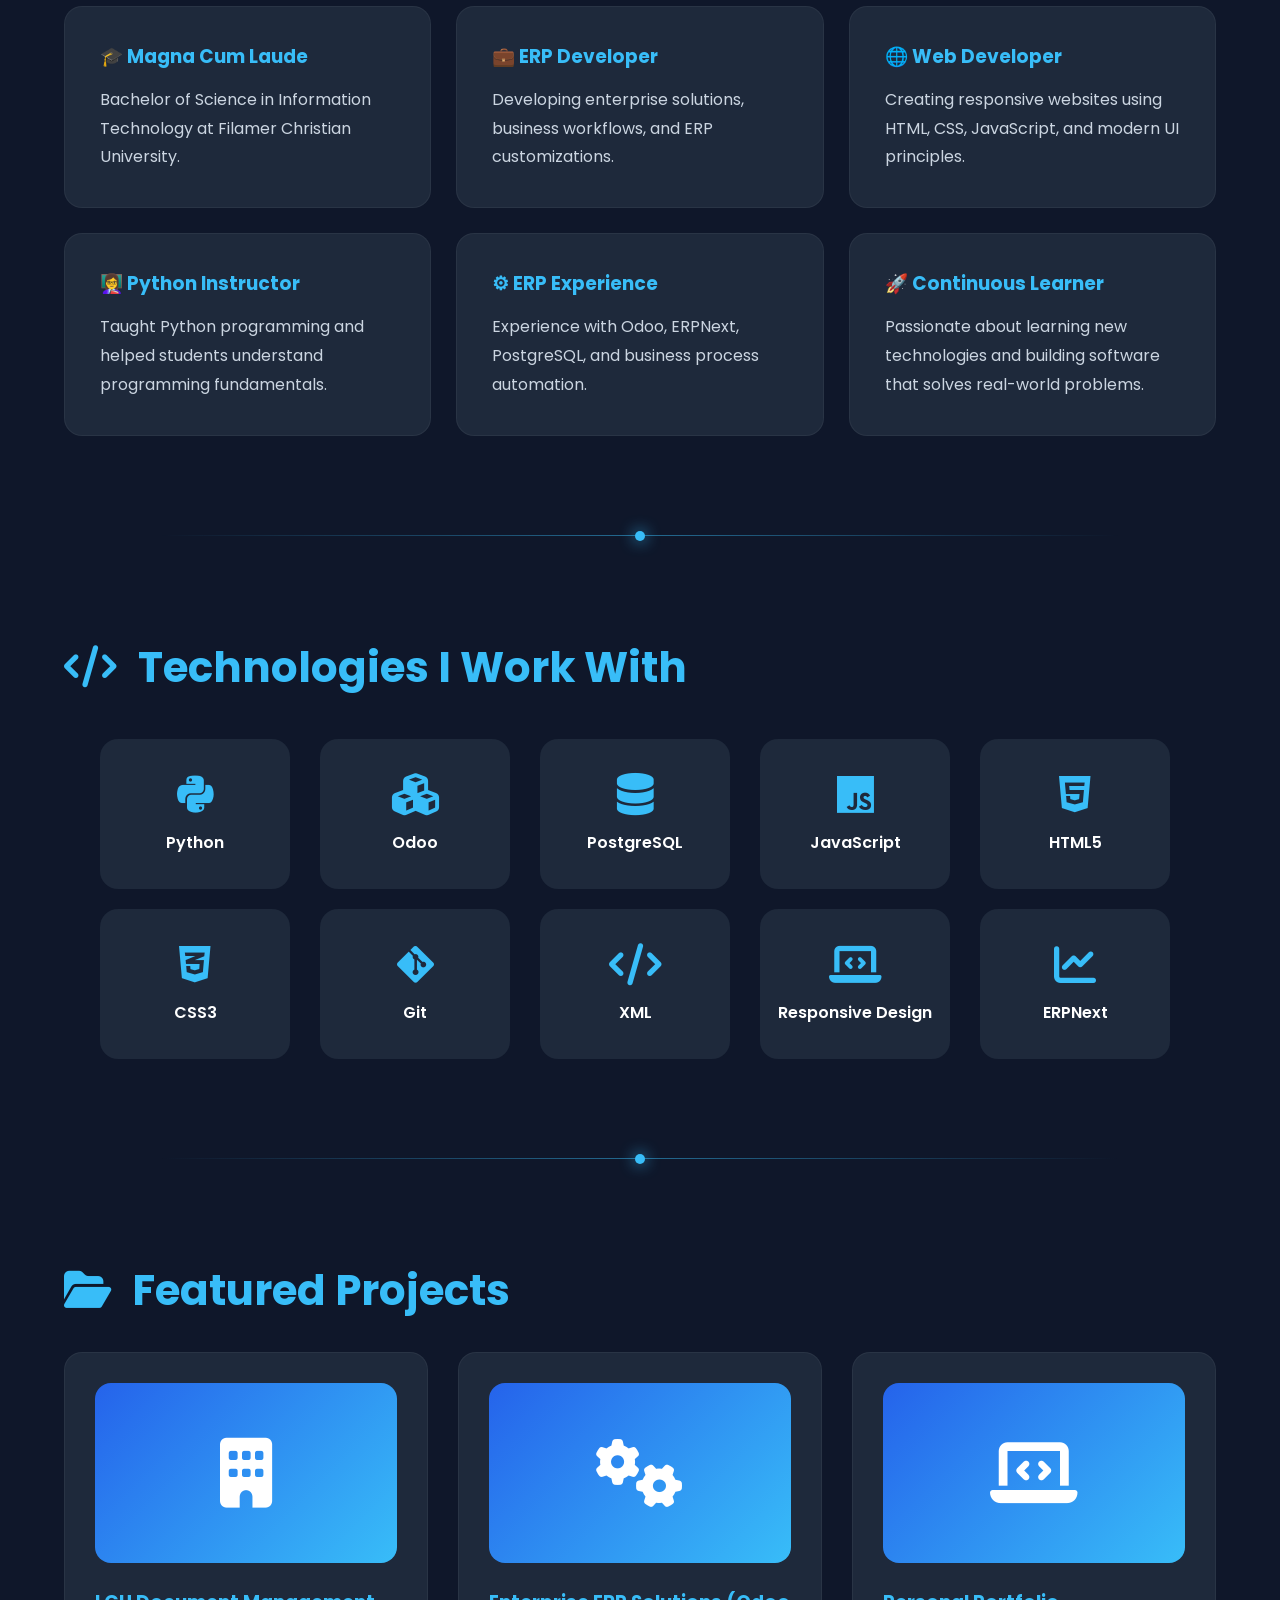
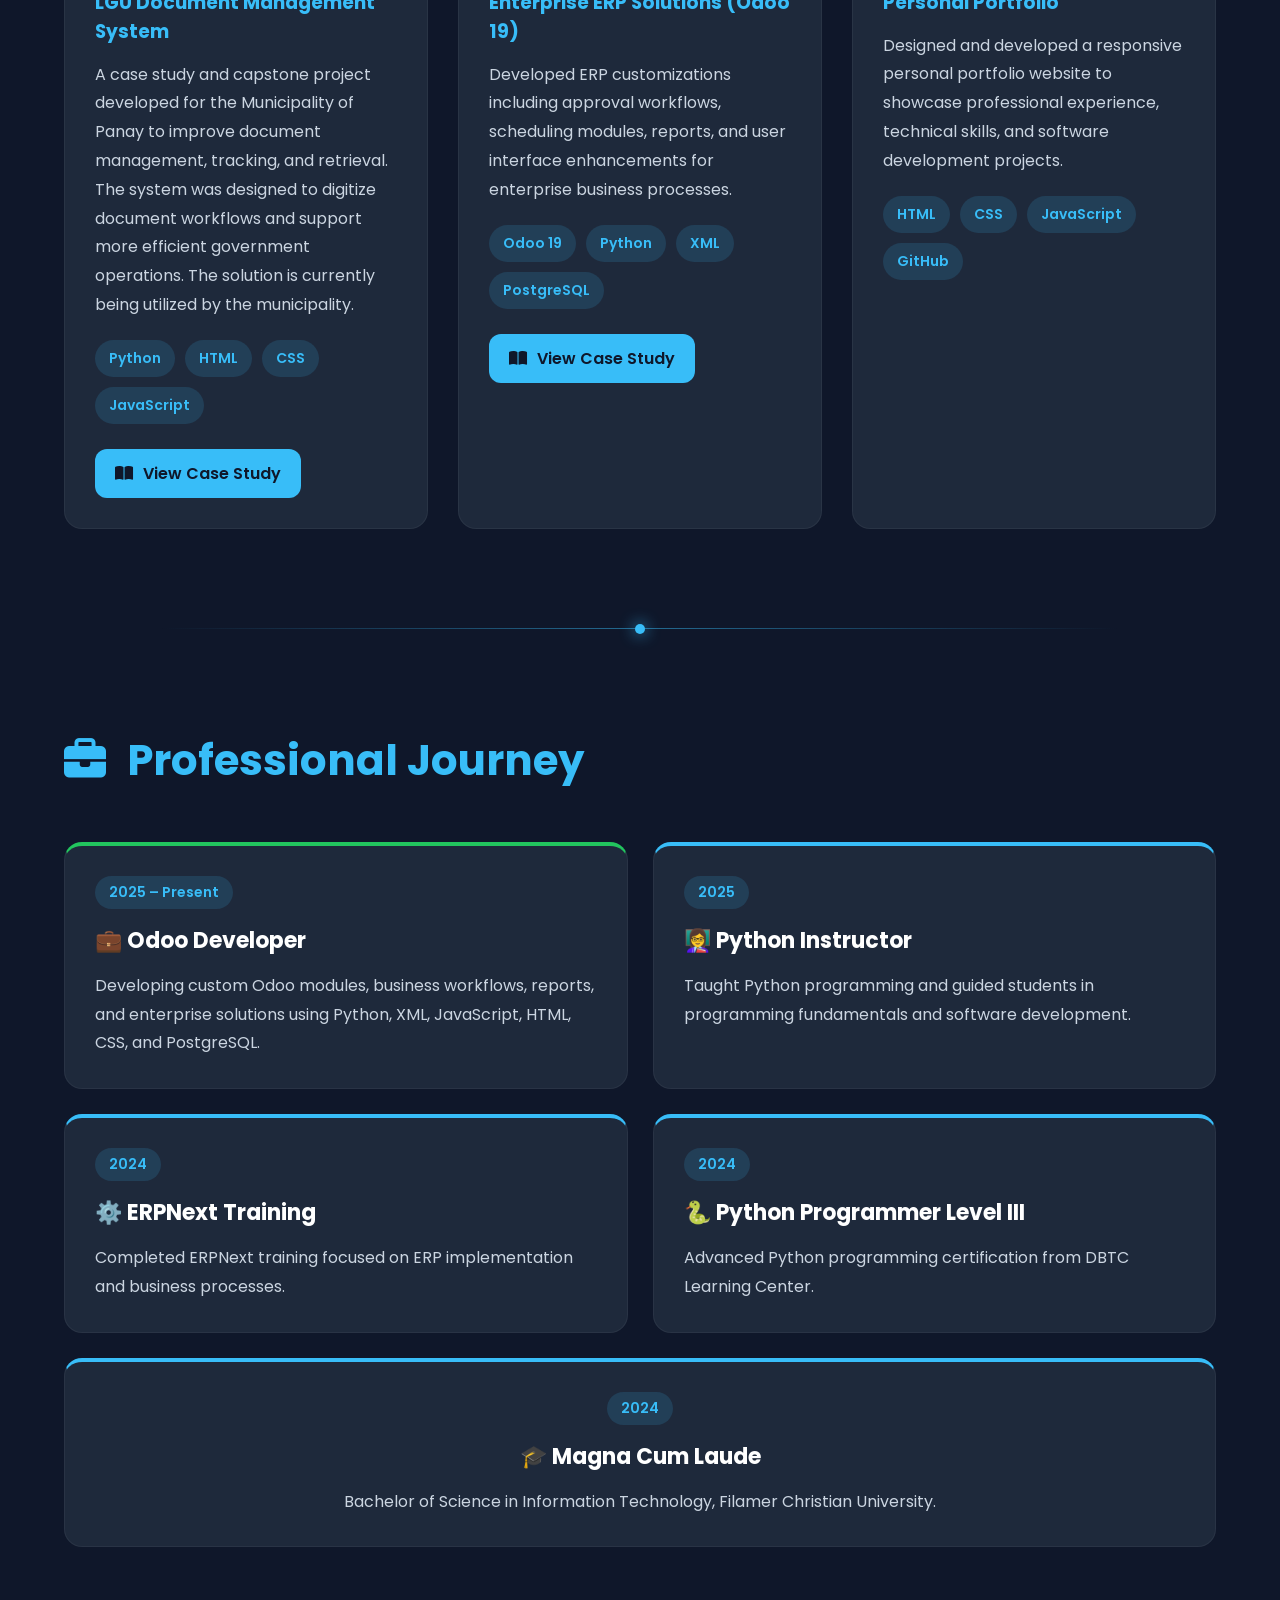
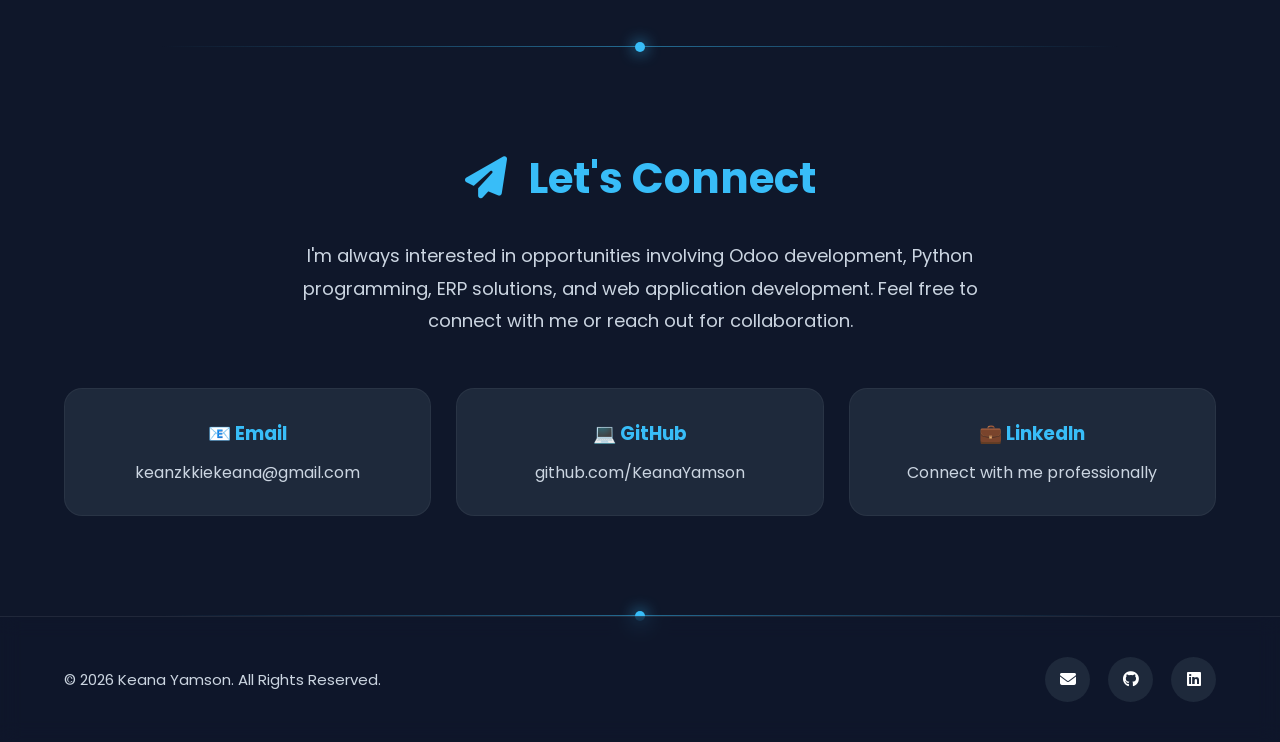
==== commit b30cd26e: "Add Odoo 19 ERP case study to portfolio" ====
--- a/index.html
+++ b/index.html
@@ -74,12 +74,12 @@
                         View Projects
                     </a>
 
-                    <a href="assets/YAMSON_Keana_CV.pdf"
-                    class="btn-secondary"
-                    target="_blank"
-                    rel="noopener">
-                        <i class="fas fa-file-lines"></i>
-                        View CV
+                    <a href="assets/CV_YAMSON.pdf"
+                        class="btn-secondary"
+                        target="_blank"
+                        rel="noopener">
+                            <i class="fas fa-file-lines"></i>
+                            View CV
                     </a>
 
                 </div>
@@ -285,12 +285,16 @@
 
                     <div class="project-image">
                         <i class="fas fa-building"></i>
-                        <!-- <img src="images/project1.png" alt="LGU Document Management System"> -->
-                    </div>
+                    </div>
+
                     <h3>LGU Document Management System</h3>
 
                     <p>
-                        A web-based document management system developed as our undergraduate thesis to improve document tracking, organization, and retrieval for a local government unit.
+                        A case study and capstone project developed for the Municipality of
+                        Panay to improve document management, tracking, and retrieval.
+                        The system was designed to digitize document workflows and support
+                        more efficient government operations. The solution is currently
+                        being utilized by the municipality.
                     </p>
 
                     <div class="project-tags">
@@ -300,6 +304,16 @@
                         <span>JavaScript</span>
                     </div>
 
+
+                    <div class="project-links">
+
+                        <a href="case-study.html" class="project-btn">
+                            <i class="fas fa-book-open"></i>
+                            View Case Study
+                        </a>
+
+                    </div>
+
                 </div>
 
                 <div class="project-card">
@@ -307,18 +321,26 @@
                         <i class="fas fa-gears"></i>
                         <!-- <img src="images/project1.png" alt="LGU Document Management System"> -->
                     </div>
-                    <h3>ERP Business Solutions</h3>
-
+                    <h3>Enterprise ERP Solutions (Odoo 19)</h3>
 
                     <p>
                         Developed ERP customizations including approval workflows, scheduling modules, reports, and user interface enhancements for enterprise business processes.
                     </p>
 
                     <div class="project-tags">
-                        <span>Odoo</span>
+                        <span>Odoo 19</span>
                         <span>Python</span>
                         <span>XML</span>
                         <span>PostgreSQL</span>
+                    </div>
+
+                    <div class="project-links">
+
+                        <a href="odoo-case-study.html" class="project-btn">
+                            <i class="fas fa-book-open"></i>
+                            View Case Study
+                        </a>
+
                     </div>
                 </div>
 
--- a/css/style.css
+++ b/css/style.css
@@ -964,3 +964,7 @@
     z-index:9999;
 }
 
+.case-study{
+    opacity:1 !important;
+    transform:none !important;
+}
